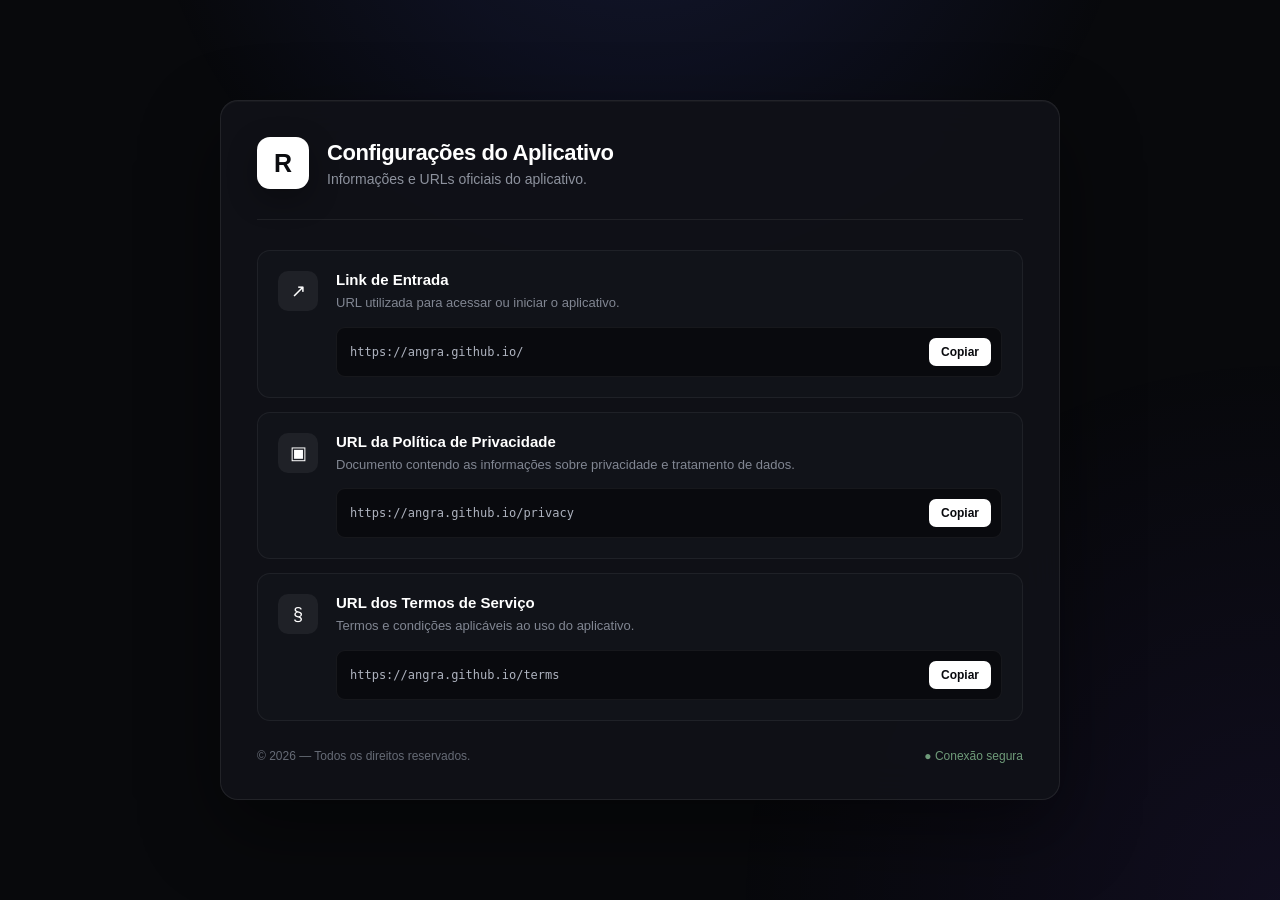
==== index.html @ 0bbcf6ce "sla" ====
<!DOCTYPE html>
<html lang="pt-BR">
<head>
    <meta charset="UTF-8">
    <meta name="viewport" content="width=device-width, initial-scale=1.0">

    <title>Configurações | Verificação</title>

    <link rel="stylesheet" href="assets/style.css">
    <link rel="icon" type="image/png" href="logo_rblx.webp">
</head>
<body>
    <div class="background"></div>
    <main class="container">
        <div class="card">
            <div class="header">
                <div class="logo">R</div>
                <div>
                    <h1>Configurações do Aplicativo</h1>
                    <p>Informações e URLs oficiais do aplicativo.</p>
                </div>
            </div>
            <div class="divider"></div>
            <section class="links">
                <div class="link-box">
                    <div class="icon">↗</div>
                    <div class="content">
                        <span class="label">Link de Entrada</span>
                        <span class="description">
                            URL utilizada para acessar ou iniciar o aplicativo.
                        </span>
                        <div class="url">
                            <span id="entry-url">
                                https://angra.github.io/
                            </span>
                            <button onclick="copyText('entry-url')">
                                Copiar
                            </button>
                        </div>
                    </div>
                </div>

                <div class="link-box">
                    <div class="icon">▣</div>
                    <div class="content">
                        <span class="label">URL da Política de Privacidade</span>
                        <span class="description">
                            Documento contendo as informações sobre privacidade e tratamento de dados.
                        </span>
                        <div class="url">
                            <span id="privacy-url">
                                https://angra.github.io/privacy
                            </span>
                            <button onclick="copyText('privacy-url')">
                                Copiar
                            </button>
                        </div>
                    </div>
                </div>

                <div class="link-box">
                    <div class="icon">§</div>
                    <div class="content">
                        <span class="label">URL dos Termos de Serviço</span>
                        <span class="description">
                            Termos e condições aplicáveis ao uso do aplicativo.
                        </span>
                        <div class="url">
                            <span id="terms-url">
                                https://angra.github.io/terms
                            </span>
                            <button onclick="copyText('terms-url')">
                                Copiar
                            </button>
                        </div>
                    </div>
                </div>
            </section>

            <div class="footer">
                <span>© 2026 — Todos os direitos reservados.</span>
                <span class="secure">● Conexão segura</span>
            </div>
        </div>
    </main>
    <div id="toast">
        URL copiada!
    </div>
    <script src="script.js"></script>
</body>
</html>
---- assets/style.css ----
* {
    margin: 0;
    padding: 0;
    box-sizing: border-box;
}

body {
    min-height: 100vh;
    font-family:
        Inter,
        -apple-system,
        BlinkMacSystemFont,
        "Segoe UI",
        sans-serif;
    background: #08090c;
    color: #ffffff;
    display: flex;
    align-items: center;
    justify-content: center;
    overflow-x: hidden;
}

.background {
    position: fixed;
    inset: 0;

    background:
        radial-gradient(
            circle at 50% -20%,
            rgba(80, 100, 255, 0.16),
            transparent 40%
        ),
        radial-gradient(
            circle at 100% 100%,
            rgba(120, 70, 255, 0.08),
            transparent 35%
        );

    pointer-events: none;
}

.container {
    width: 100%;
    max-width: 900px;
    padding: 30px;
}

.card {
    position: relative;
    background: rgba(16, 18, 24, 0.94);
    border: 1px solid rgba(255, 255, 255, 0.08);
    border-radius: 18px;
    padding: 36px;
    box-shadow:
        0 30px 80px rgba(0, 0, 0, 0.45),
        inset 0 1px rgba(255, 255, 255, 0.03);
    backdrop-filter: blur(20px);
}

.header {
    display: flex;
    align-items: center;
    gap: 18px;
}

.logo {
    width: 52px;
    height: 52px;
    border-radius: 13px;
    display: flex;
    align-items: center;
    justify-content: center;
    background: #ffffff;
    color: #0b0c10;
    font-size: 25px;
    font-weight: 800;
    box-shadow: 0 10px 30px rgba(0, 0, 0, 0.3);
}

.header h1 {
    font-size: 22px;
    font-weight: 650;
    letter-spacing: -0.4px;
}

.header p {
    margin-top: 5px;
    color: #8d929e;
    font-size: 14px;
}

.divider {
    height: 1px;
    background: rgba(255, 255, 255, 0.07);
    margin: 30px 0;
}

.links {
    display: flex;
    flex-direction: column;
    gap: 14px;
}

.link-box {
    display: flex;
    gap: 18px;
    padding: 20px;
    background: #111319;
    border: 1px solid rgba(255, 255, 255, 0.06);
    border-radius: 13px;
    transition: 0.2s ease;
}

.link-box:hover {
    border-color: rgba(255, 255, 255, 0.14);
    background: #14161d;
    transform: translateY(-1px);
}

.icon {
    width: 40px;
    height: 40px;
    flex-shrink: 0;
    border-radius: 10px;
    display: flex;
    align-items: center;
    justify-content: center;
    background: rgba(255, 255, 255, 0.06);
    color: #ffffff;
    font-size: 18px;
}

.content {
    width: 100%;
    min-width: 0;
}

.label {
    display: block;
    font-size: 15px;
    font-weight: 600;
}

.description {
    display: block;
    margin-top: 5px;
    color: #818692;
    font-size: 13px;
    line-height: 1.5;
}

.url {
    margin-top: 14px;
    display: flex;
    align-items: center;
    gap: 10px;
    padding: 10px 10px 10px 13px;
    background: #090a0e;
    border: 1px solid rgba(255, 255, 255, 0.06);
    border-radius: 9px;
}

.url span {
    flex: 1;
    min-width: 0;
    overflow: hidden;
    text-overflow: ellipsis;
    white-space: nowrap;
    color: #aeb3bf;
    font-family: monospace;
    font-size: 12px;
}

.url button {
    border: none;
    background: #ffffff;
    color: #090a0e;
    padding: 7px 12px;
    border-radius: 7px;
    font-size: 12px;
    font-weight: 600;
    cursor: pointer;
    transition: 0.2s ease;
}

.url button:hover {
    background: #dfe2e8;
    transform: translateY(-1px);
}

.footer {
    margin-top: 28px;
    display: flex;
    justify-content: space-between;
    align-items: center;
    color: #666b76;
    font-size: 12px;
}

.secure {
    color: #6f9b7a;
}

#toast {
    position: fixed;
    bottom: 25px;
    left: 50%;
    transform: translate(-50%, 20px);
    padding: 11px 17px;
    border-radius: 9px;
    background: #ffffff;
    color: #090a0e;
    font-size: 13px;
    font-weight: 600;
    opacity: 0;
    pointer-events: none;
    transition: 0.25s ease;
}
#toast.show {
    opacity: 1;

    transform: translate(-50%, 0);
}
@media (max-width: 600px) {
    .container {
        padding: 15px;
    }
    .card {
        padding: 24px;
    }
    .header h1 {
        font-size: 18px;
    }
    .link-box {
        padding: 16px;
    }
    .url {
        align-items: stretch;
        flex-direction: column;
    }
    .url button {
        width: 100%;
    }
    .footer {
        gap: 10px;
        flex-direction: column;
        align-items: flex-start;
    }
}
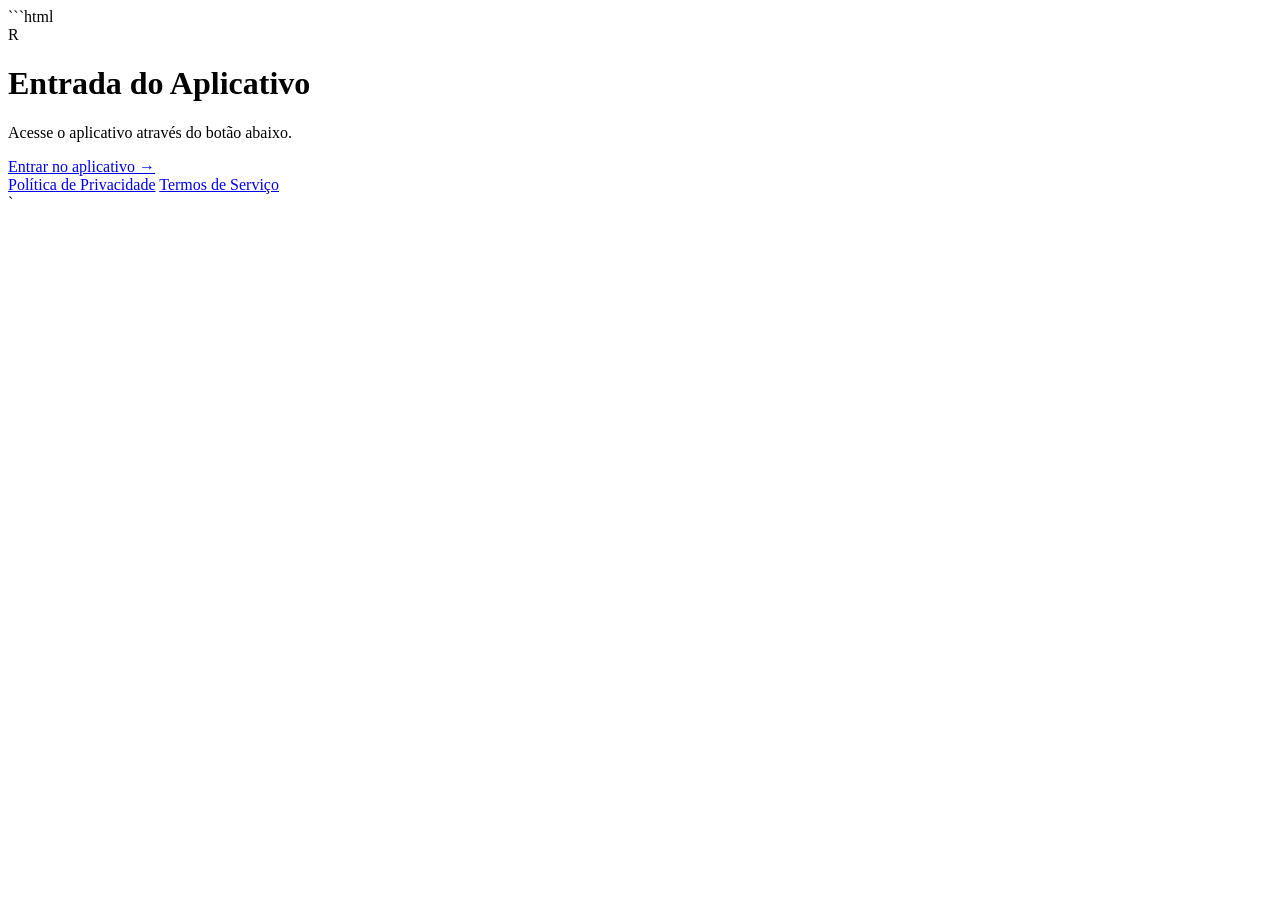
==== commit 38505db6: "sla" ====
--- a/index.html
+++ b/index.html
@@ -1,91 +1,29 @@
+```html
 <!DOCTYPE html>
 <html lang="pt-BR">
 <head>
     <meta charset="UTF-8">
     <meta name="viewport" content="width=device-width, initial-scale=1.0">
-
-    <title>Configurações | Verificação</title>
-
-    <link rel="stylesheet" href="assets/style.css">
-    <link rel="icon" type="image/png" href="logo_rblx.webp">
+    <title>Entrada do Aplicativo</title>
+    <link rel="stylesheet" href="style.css">
 </head>
 <body>
-    <div class="background"></div>
-    <main class="container">
-        <div class="card">
-            <div class="header">
-                <div class="logo">R</div>
-                <div>
-                    <h1>Configurações do Aplicativo</h1>
-                    <p>Informações e URLs oficiais do aplicativo.</p>
-                </div>
-            </div>
-            <div class="divider"></div>
-            <section class="links">
-                <div class="link-box">
-                    <div class="icon">↗</div>
-                    <div class="content">
-                        <span class="label">Link de Entrada</span>
-                        <span class="description">
-                            URL utilizada para acessar ou iniciar o aplicativo.
-                        </span>
-                        <div class="url">
-                            <span id="entry-url">
-                                https://angra.github.io/
-                            </span>
-                            <button onclick="copyText('entry-url')">
-                                Copiar
-                            </button>
-                        </div>
-                    </div>
-                </div>
 
-                <div class="link-box">
-                    <div class="icon">▣</div>
-                    <div class="content">
-                        <span class="label">URL da Política de Privacidade</span>
-                        <span class="description">
-                            Documento contendo as informações sobre privacidade e tratamento de dados.
-                        </span>
-                        <div class="url">
-                            <span id="privacy-url">
-                                https://angra.github.io/privacy
-                            </span>
-                            <button onclick="copyText('privacy-url')">
-                                Copiar
-                            </button>
-                        </div>
-                    </div>
-                </div>
+<div class="card">
+    <div class="logo">R</div>
 
-                <div class="link-box">
-                    <div class="icon">§</div>
-                    <div class="content">
-                        <span class="label">URL dos Termos de Serviço</span>
-                        <span class="description">
-                            Termos e condições aplicáveis ao uso do aplicativo.
-                        </span>
-                        <div class="url">
-                            <span id="terms-url">
-                                https://angra.github.io/terms
-                            </span>
-                            <button onclick="copyText('terms-url')">
-                                Copiar
-                            </button>
-                        </div>
-                    </div>
-                </div>
-            </section>
+    <h1>Entrada do Aplicativo</h1>
+    <p class="subtitle">Acesse o aplicativo através do botão abaixo.</p>
 
-            <div class="footer">
-                <span>© 2026 — Todos os direitos reservados.</span>
-                <span class="secure">● Conexão segura</span>
-            </div>
-        </div>
-    </main>
-    <div id="toast">
-        URL copiada!
+    <a class="button" href="https://www.roblox.com/" target="_blank">
+        Entrar no aplicativo →
+    </a>
+
+    <div class="links">
+        <a href="privacy.html">Política de Privacidade</a>
+        <a href="terms.html">Termos de Serviço</a>
     </div>
-    <script src="script.js"></script>
+</div>
 </body>
-</html>+</html>
+`
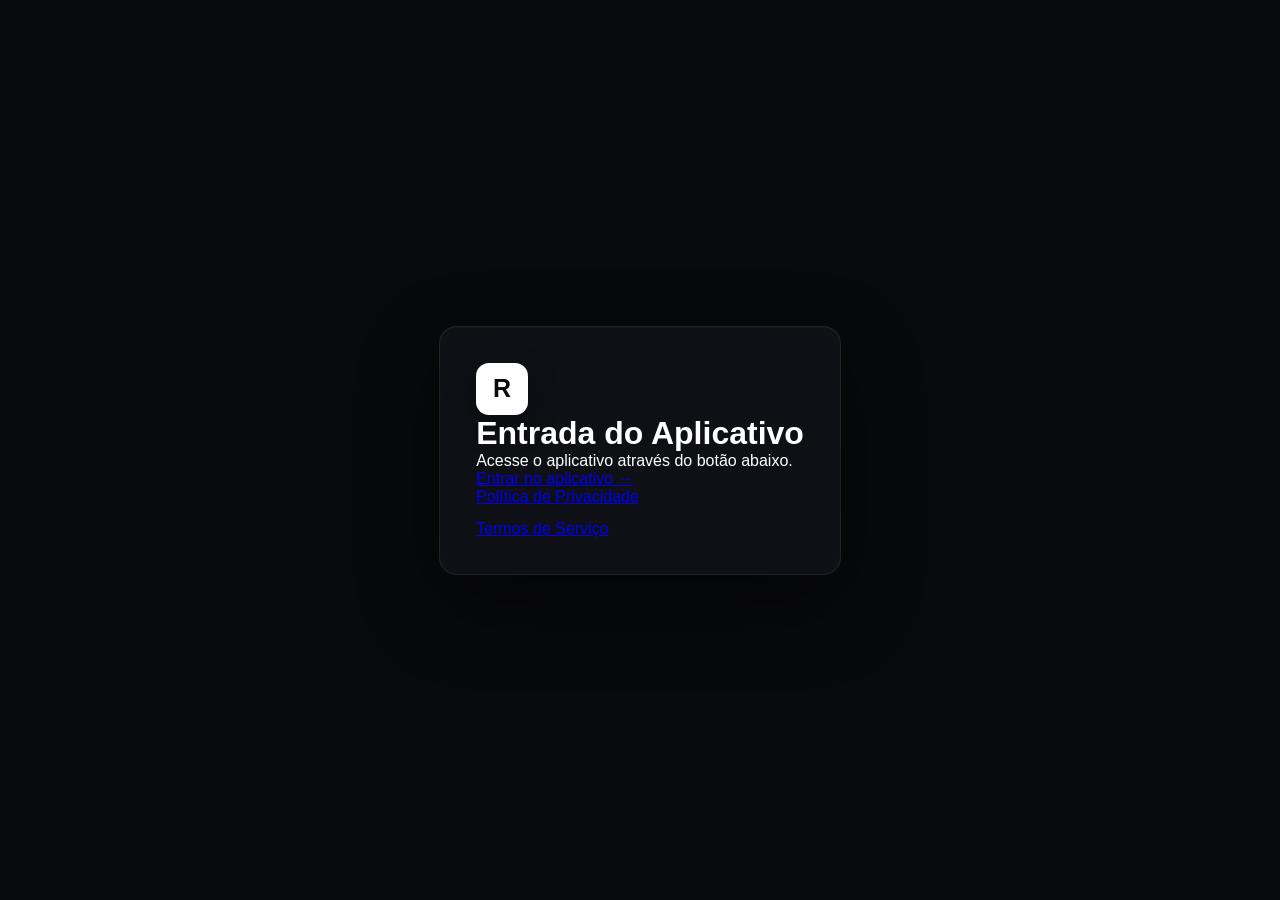
==== commit c5f9f74e: "sla" ====
--- a/index.html
+++ b/index.html
@@ -1,11 +1,12 @@
-```html
+
 <!DOCTYPE html>
 <html lang="pt-BR">
 <head>
     <meta charset="UTF-8">
     <meta name="viewport" content="width=device-width, initial-scale=1.0">
     <title>Entrada do Aplicativo</title>
-    <link rel="stylesheet" href="style.css">
+    <link rel="stylesheet" href="assets/style.css">
+    <link rel="icon" href="assets/logo_rblx.webp" type="image/x-icon">
 </head>
 <body>
 
@@ -26,4 +27,3 @@
 </div>
 </body>
 </html>
-`
--- a/assets/style.css
+++ b/assets/style.css
@@ -0,0 +1,249 @@
+* {
+    margin: 0;
+    padding: 0;
+    box-sizing: border-box;
+}
+
+body {
+    min-height: 100vh;
+    font-family:
+        Inter,
+        -apple-system,
+        BlinkMacSystemFont,
+        "Segoe UI",
+        sans-serif;
+    background: #08090c;
+    color: #ffffff;
+    display: flex;
+    align-items: center;
+    justify-content: center;
+    overflow-x: hidden;
+}
+
+.background {
+    position: fixed;
+    inset: 0;
+
+    background:
+        radial-gradient(
+            circle at 50% -20%,
+            rgba(80, 100, 255, 0.16),
+            transparent 40%
+        ),
+        radial-gradient(
+            circle at 100% 100%,
+            rgba(120, 70, 255, 0.08),
+            transparent 35%
+        );
+
+    pointer-events: none;
+}
+
+.container {
+    width: 100%;
+    max-width: 900px;
+    padding: 30px;
+}
+
+.card {
+    position: relative;
+    background: rgba(16, 18, 24, 0.94);
+    border: 1px solid rgba(255, 255, 255, 0.08);
+    border-radius: 18px;
+    padding: 36px;
+    box-shadow:
+        0 30px 80px rgba(0, 0, 0, 0.45),
+        inset 0 1px rgba(255, 255, 255, 0.03);
+    backdrop-filter: blur(20px);
+}
+
+.header {
+    display: flex;
+    align-items: center;
+    gap: 18px;
+}
+
+.logo {
+    width: 52px;
+    height: 52px;
+    border-radius: 13px;
+    display: flex;
+    align-items: center;
+    justify-content: center;
+    background: #ffffff;
+    color: #0b0c10;
+    font-size: 25px;
+    font-weight: 800;
+    box-shadow: 0 10px 30px rgba(0, 0, 0, 0.3);
+}
+
+.header h1 {
+    font-size: 22px;
+    font-weight: 650;
+    letter-spacing: -0.4px;
+}
+
+.header p {
+    margin-top: 5px;
+    color: #8d929e;
+    font-size: 14px;
+}
+
+.divider {
+    height: 1px;
+    background: rgba(255, 255, 255, 0.07);
+    margin: 30px 0;
+}
+
+.links {
+    display: flex;
+    flex-direction: column;
+    gap: 14px;
+}
+
+.link-box {
+    display: flex;
+    gap: 18px;
+    padding: 20px;
+    background: #111319;
+    border: 1px solid rgba(255, 255, 255, 0.06);
+    border-radius: 13px;
+    transition: 0.2s ease;
+}
+
+.link-box:hover {
+    border-color: rgba(255, 255, 255, 0.14);
+    background: #14161d;
+    transform: translateY(-1px);
+}
+
+.icon {
+    width: 40px;
+    height: 40px;
+    flex-shrink: 0;
+    border-radius: 10px;
+    display: flex;
+    align-items: center;
+    justify-content: center;
+    background: rgba(255, 255, 255, 0.06);
+    color: #ffffff;
+    font-size: 18px;
+}
+
+.content {
+    width: 100%;
+    min-width: 0;
+}
+
+.label {
+    display: block;
+    font-size: 15px;
+    font-weight: 600;
+}
+
+.description {
+    display: block;
+    margin-top: 5px;
+    color: #818692;
+    font-size: 13px;
+    line-height: 1.5;
+}
+
+.url {
+    margin-top: 14px;
+    display: flex;
+    align-items: center;
+    gap: 10px;
+    padding: 10px 10px 10px 13px;
+    background: #090a0e;
+    border: 1px solid rgba(255, 255, 255, 0.06);
+    border-radius: 9px;
+}
+
+.url span {
+    flex: 1;
+    min-width: 0;
+    overflow: hidden;
+    text-overflow: ellipsis;
+    white-space: nowrap;
+    color: #aeb3bf;
+    font-family: monospace;
+    font-size: 12px;
+}
+
+.url button {
+    border: none;
+    background: #ffffff;
+    color: #090a0e;
+    padding: 7px 12px;
+    border-radius: 7px;
+    font-size: 12px;
+    font-weight: 600;
+    cursor: pointer;
+    transition: 0.2s ease;
+}
+
+.url button:hover {
+    background: #dfe2e8;
+    transform: translateY(-1px);
+}
+
+.footer {
+    margin-top: 28px;
+    display: flex;
+    justify-content: space-between;
+    align-items: center;
+    color: #666b76;
+    font-size: 12px;
+}
+
+.secure {
+    color: #6f9b7a;
+}
+
+#toast {
+    position: fixed;
+    bottom: 25px;
+    left: 50%;
+    transform: translate(-50%, 20px);
+    padding: 11px 17px;
+    border-radius: 9px;
+    background: #ffffff;
+    color: #090a0e;
+    font-size: 13px;
+    font-weight: 600;
+    opacity: 0;
+    pointer-events: none;
+    transition: 0.25s ease;
+}
+#toast.show {
+    opacity: 1;
+
+    transform: translate(-50%, 0);
+}
+@media (max-width: 600px) {
+    .container {
+        padding: 15px;
+    }
+    .card {
+        padding: 24px;
+    }
+    .header h1 {
+        font-size: 18px;
+    }
+    .link-box {
+        padding: 16px;
+    }
+    .url {
+        align-items: stretch;
+        flex-direction: column;
+    }
+    .url button {
+        width: 100%;
+    }
+    .footer {
+        gap: 10px;
+        flex-direction: column;
+        align-items: flex-start;
+    }
+}
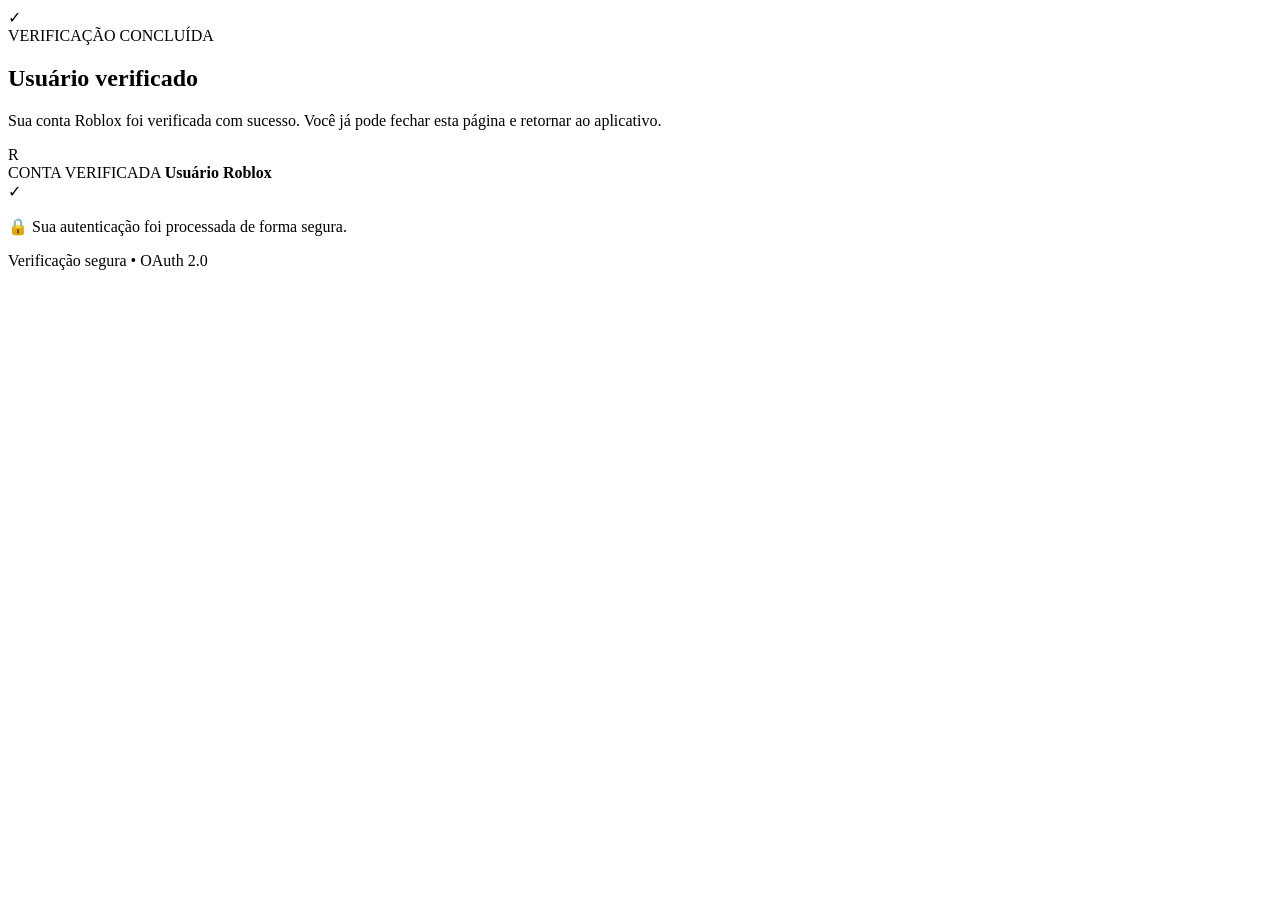
==== commit 1d70b239: "sla" ====
--- a/index.html
+++ b/index.html
@@ -4,26 +4,67 @@
 <head>
     <meta charset="UTF-8">
     <meta name="viewport" content="width=device-width, initial-scale=1.0">
-    <title>Entrada do Aplicativo</title>
-    <link rel="stylesheet" href="assets/style.css">
-    <link rel="icon" href="assets/logo_rblx.webp" type="image/x-icon">
+
+    <title>Verificação concluída</title>
+
+    <link rel="stylesheet" href="style.css">
 </head>
+
 <body>
 
-<div class="card">
-    <div class="logo">R</div>
+    <div class="background"></div>
 
-    <h1>Entrada do Aplicativo</h1>
-    <p class="subtitle">Acesse o aplicativo através do botão abaixo.</p>
+    <main class="container">
 
-    <a class="button" href="https://www.roblox.com/" target="_blank">
-        Entrar no aplicativo →
-    </a>
+        <section class="card">
 
-    <div class="links">
-        <a href="privacy.html">Política de Privacidade</a>
-        <a href="terms.html">Termos de Serviço</a>
-    </div>
-</div>
+            <div class="success-icon">
+                <span>✓</span>
+            </div>
+
+            <div class="status">
+                VERIFICAÇÃO CONCLUÍDA
+            </div>
+
+            <h1>
+                Usuário verificado
+            </h1>
+
+            <p class="description">
+                Sua conta Roblox foi verificada com sucesso.
+                Você já pode fechar esta página e retornar ao aplicativo.
+            </p>
+
+            <div class="verified-box">
+
+                <div class="avatar">
+                    R
+                </div>
+
+                <div class="user-info">
+                    <span class="label">CONTA VERIFICADA</span>
+                    <strong>Usuário Roblox</strong>
+                </div>
+
+                <div class="check">
+                    ✓
+                </div>
+
+            </div>
+
+            <div class="divider"></div>
+
+            <p class="security">
+                🔒 Sua autenticação foi processada de forma segura.
+            </p>
+
+        </section>
+
+        <footer>
+            Verificação segura • OAuth 2.0
+        </footer>
+
+    </main>
+
 </body>
 </html>
